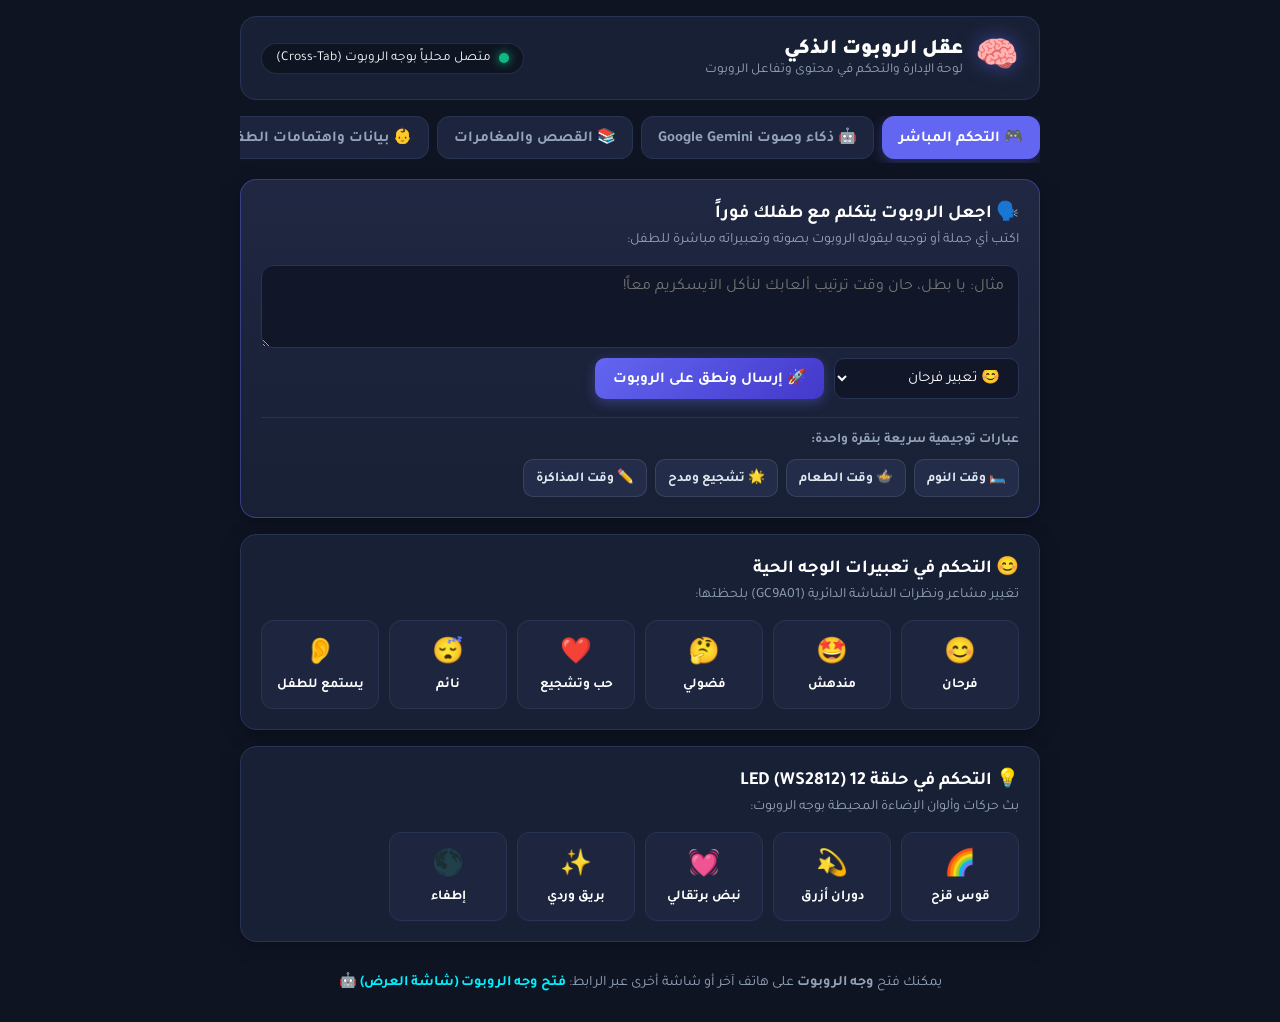
==== simulator/brain.html @ 84e3e49b "Fix rate-limiting cooldown and fallback speech handling for seamless repeated conversations" ====
<!DOCTYPE html>
<html lang="ar" dir="rtl">
<head>
    <meta charset="UTF-8">
    <meta name="viewport" content="width=device-width, initial-scale=1.0, maximum-scale=1.0, user-scalable=no">
    <title>عقل الروبوت - لوحة التحكم والمحتوى للأهل</title>
    <link rel="stylesheet" href="brain.css">
    <link rel="preconnect" href="https://fonts.googleapis.com">
    <link rel="preconnect" href="https://fonts.gstatic.com" crossorigin>
    <link href="https://fonts.googleapis.com/css2?family=Tajawal:wght@400;500;700;900&display=swap" rel="stylesheet">
</head>
<body>
    <div class="brain-app-container">
        
        <!-- Header -->
        <header class="brain-header">
            <div class="logo-area">
                <span class="brain-icon">🧠</span>
                <div>
                    <h1>عقل الروبوت الذكي</h1>
                    <p class="subtitle">لوحة الإدارة والتحكم في محتوى وتفاعل الروبوت</p>
                </div>
            </div>
            
            <div class="connection-status-pill">
                <span class="status-indicator-dot" id="brainStatusDot"></span>
                <span id="brainStatusText">متصل بالروبوت</span>
            </div>
        </header>

        <!-- Navigation Tabs -->
        <nav class="brain-tabs">
            <button class="tab-btn active" data-tab="live-control">🎮 التحكم المباشر</button>
            <button class="tab-btn" data-tab="gemini-ai">🤖 ذكاء وصوت Google Gemini</button>
            <button class="tab-btn" data-tab="stories">📚 القصص والمغامرات</button>
            <button class="tab-btn" data-tab="child-profile">👶 بيانات واهتمامات الطفل</button>
            <button class="tab-btn" data-tab="logs">📊 سجل تفاعل الطفل</button>
        </nav>

        <main class="brain-content">
            
            <!-- TAB 1: LIVE REMOTE CONTROL -->
            <section class="tab-pane active" id="tab-live-control">
                
                <!-- Instant Speech Transmission -->
                <div class="card highlight-card">
                    <h2>🗣️ اجعل الروبوت يتكلم مع طفلك فوراً</h2>
                    <p class="card-desc">اكتب أي جملة أو توجيه ليقوله الروبوت بصوته وتعبيراته مباشرة للطفل:</p>
                    
                    <div class="speech-input-box">
                        <textarea id="customSpeechText" rows="3" placeholder="مثال: يا بطل، حان وقت ترتيب ألعابك لنأكل الآيسكريم معاً!"></textarea>
                        <div class="speech-actions">
                            <select id="speechEmotionSelect">
                                <option value="happy">😊 تعبير فرحان</option>
                                <option value="wonder">🤩 تعبير مندهش</option>
                                <option value="love">❤️ تعبير حب وتشجيع</option>
                                <option value="curious">🤔 تعبير فضولي</option>
                                <option value="sleepy">😴 تعبير نعسان</option>
                            </select>
                            <button class="btn-primary" id="sendSpeechBtn">🚀 إرسال ونطق على الروبوت</button>
                        </div>
                    </div>

                    <!-- Quick Parenting Presets -->
                    <div class="quick-phrases-area">
                        <label>عبارات توجيهية سريعة بنقرة واحدة:</label>
                        <div class="quick-tags">
                            <button class="quick-phrase-btn" data-text="حان وقت النوم يا بطل! لنذهب لغرفتنا ونستعد للأحلام السعيدة 😴" data-emotion="sleepy">🛏️ وقت النوم</button>
                            <button class="quick-phrase-btn" data-text="تناول طعامك اللذيذ يا صديقي لتصبح قوياً وبطلاً خارقاً! 🥦" data-emotion="happy">🍲 وقت الطعام</button>
                            <button class="quick-phrase-btn" data-text="لقد رتبت غرفتك بامتياز! أنا فخور بك جداً وأحبك ❤️" data-emotion="love">🌟 تشجيع ومدح</button>
                            <button class="quick-phrase-btn" data-text="ما رأيك أن نراجع دروسنا وواجباتنا الآن لنصبح أذكياء جداً؟ 📚" data-emotion="curious">✏️ وقت المذاكرة</button>
                        </div>
                    </div>
                </div>

                <!-- Remote Face Emotions Grid -->
                <div class="card">
                    <h2>😊 التحكم في تعبيرات الوجه الحية</h2>
                    <p class="card-desc">تغيير مشاعر ونظرات الشاشة الدائرية (GC9A01) بلحظتها:</p>
                    <div class="remote-grid">
                        <button class="remote-btn" data-action="face" data-val="happy">
                            <span class="icon">😊</span>
                            <span class="label">فرحان</span>
                        </button>
                        <button class="remote-btn" data-action="face" data-val="wonder">
                            <span class="icon">🤩</span>
                            <span class="label">مندهش</span>
                        </button>
                        <button class="remote-btn" data-action="face" data-val="curious">
                            <span class="icon">🤔</span>
                            <span class="label">فضولي</span>
                        </button>
                        <button class="remote-btn" data-action="face" data-val="love">
                            <span class="icon">❤️</span>
                            <span class="label">حب وتشجيع</span>
                        </button>
                        <button class="remote-btn" data-action="face" data-val="sleepy">
                            <span class="icon">😴</span>
                            <span class="label">نائم</span>
                        </button>
                        <button class="remote-btn" data-action="face" data-val="listening">
                            <span class="icon">👂</span>
                            <span class="label">يستمع للطفل</span>
                        </button>
                    </div>
                </div>

                <!-- Remote 12 WS2812 LED Ring Controls -->
                <div class="card">
                    <h2>💡 التحكم في حلقة 12 LED (WS2812)</h2>
                    <p class="card-desc">بث حركات وألوان الإضاءة المحيطة بوجه الروبوت:</p>
                    <div class="remote-grid">
                        <button class="remote-btn" data-action="led" data-val="rainbow">
                            <span class="icon">🌈</span>
                            <span class="label">قوس قزح</span>
                        </button>
                        <button class="remote-btn" data-action="led" data-val="spin" data-color="#00f2fe">
                            <span class="icon">💫</span>
                            <span class="label">دوران أزرق</span>
                        </button>
                        <button class="remote-btn" data-action="led" data-val="pulse" data-color="#ff9800">
                            <span class="icon">💓</span>
                            <span class="label">نبض برتقالي</span>
                        </button>
                        <button class="remote-btn" data-action="led" data-val="sparkle" data-color="#ec4899">
                            <span class="icon">✨</span>
                            <span class="label">بريق وردي</span>
                        </button>
                        <button class="remote-btn" data-action="led" data-val="off">
                            <span class="icon">🌑</span>
                            <span class="label">إطفاء</span>
                        </button>
                    </div>
                </div>

            </section>

            <!-- TAB 2: GOOGLE GEMINI AI SETTINGS & VOICE -->
            <section class="tab-pane" id="tab-gemini-ai">
                <div class="card highlight-card">
                    <h2>🤖 إعدادات ذكاء وصوت Google Gemini (مجاني تماماً)</h2>
                    <p class="card-desc">اربط روبوتك بأحدث محرك ذكاء اصطناعي صوتي من Google ليتحدث بنفس صوت وأسلوب Gemini Live البشري والممتع:</p>

                    <!-- API Key Box -->
                    <div class="api-key-box" style="display:flex; flex-direction:column; gap:10px; margin-bottom:18px;">
                        <label for="geminiApiKeyInput" style="font-weight:700; color:#cbd5e1;">مفتاح Gemini API Key:</label>
                        <div style="display:flex; gap:10px; flex-wrap:wrap;">
                            <input type="password" id="geminiApiKeyInput" placeholder="الصق المفتاح هنا (يبدأ بـ AIzaSy...)" style="flex:1; min-width:240px;">
                            <button class="btn-primary" id="saveGeminiKeyBtn">💾 حفظ المفتاح</button>
                            <button class="btn-secondary" id="testGeminiVoiceBtn">🔊 اختبار الصوت</button>
                        </div>
                        <div style="display:flex; justify-content:space-between; align-items:center; flex-wrap:wrap; gap:8px;">
                            <span id="geminiStatusBadge" style="font-size:0.85rem; color:#94a3b8;">المحرك النشط: Google Gemini 3.8 Flash ⚡</span>
                            <a href="https://aistudio.google.com/app/apikey" target="_blank" style="color:#00f2fe; font-size:0.85rem; font-weight:700; text-decoration:none;">
                                🔑 انقر هنا للحصول على مفتاح مجاني من Google AI Studio في ثوانٍ
                            </a>
                        </div>
                    </div>

                    <!-- Voice Persona Selector -->
                    <div class="control-group" style="margin-bottom:16px;">
                        <label for="geminiVoiceSelect" style="font-weight:700; color:#cbd5e1;">اختر نبرة صوت Gemini المفضلة:</label>
                        <select id="geminiVoiceSelect" style="width:100%;">
                            <option value="Puck">🌟 Puck (صوت كرتوني مرح، حيوي، وودود جداً - الأفضل للأطفال)</option>
                            <option value="Aoede">🎵 Aoede (صوت نسائي دافئ، حنون، ونغمي مثل راوية القصص)</option>
                            <option value="Kore">🌸 Kore (صوت هادئ، لطيف ومريح)</option>
                            <option value="Fenrir">⚡ Fenrir (صوت شجاع ومتحمس للأبطال)</option>
                            <option value="Charon">🧙‍♂️ Charon (صوت حكيم وناضج)</option>
                        </select>
                    </div>

                    <!-- Live Gemini Chat Test -->
                    <div class="control-group" style="margin-bottom:16px;">
                        <label for="geminiPromptInput" style="font-weight:700; color:#cbd5e1;">اسأل Gemini وسيجيب الروبوت بصوته فوراً:</label>
                        <div style="display:flex; gap:8px;">
                            <input type="text" id="geminiPromptInput" placeholder="مثال: مرحباً روبي، كيف حالك اليوم وماذا سنلعب؟" style="flex:1;">
                            <button class="btn-primary" id="sendToGeminiBtn">🗣️ إرسال وسماع الرد</button>
                        </div>
                    </div>

                    <!-- Robot Personality Prompt -->
                    <div class="control-group">
                        <label for="geminiSystemPrompt" style="font-weight:700; color:#cbd5e1;">شخصية وتوجيهات الروبوت (System Instructions):</label>
                        <textarea id="geminiSystemPrompt" rows="3" style="width:100%; font-size:0.88rem;">أنت روبوت أطفال ذكي ومحبوب اسمك 'روبي'. تحدث باللغة العربية الفصحى السهلة والمرحة وبنبرة دافئة كأنك صديق طفولي. إجاباتك يجب أن تكون قصيرة ومشوقة (جملتان أو ثلاث كحد أقصى) ومناسبة لعمر الأطفال، مع لمسة كرتونية لطيفة وتشجيعية.</textarea>
                    </div>
                </div>
            </section>

            <!-- TAB 3: STORY & SCENARIOS -->
            <section class="tab-pane" id="tab-stories">
                <div class="card">
                    <h2>📚 تشغيل وإدارة القصص التفاعلية</h2>
                    <p class="card-desc">اختر القصة التي سيبدأ الروبوت بروايتها والتفاعل مع الطفل من خلالها:</p>

                    <div class="stories-list">
                        <div class="story-card active-story">
                            <div class="story-info">
                                <h3>🚀 رحلة رائد الفضاء الصغير</h3>
                                <p>مغامرة استكشاف كواكب وتلوينها بالتفاعل الصوتي واللمسي.</p>
                                <span class="badge">مناسبة للأعمار 4 - 9</span>
                            </div>
                            <button class="btn-primary" id="launchSpaceStory">تشغيل القصة على الروبوت ▶</button>
                        </div>

                        <div class="story-card">
                            <div class="story-info">
                                <h3>🦁 أصدقاء الغابة السحرية</h3>
                                <p>التعرف على حيوانات الغابة ومساعدة الأسد سيمبا باللمس والصوت.</p>
                                <span class="badge">مناسبة للأعمار 3 - 8</span>
                            </div>
                            <button class="btn-primary" id="launchAnimalsStory">تشغيل القصة على الروبوت ▶</button>
                        </div>
                    </div>
                </div>
            </section>

            <!-- TAB 4: CHILD PROFILE & PERSONALIZATION -->
            <section class="tab-pane" id="tab-child-profile">
                <div class="card">
                    <h2>👶 بيانات واهتمامات طفلك (تخصيص الذكاء الاصطناعي)</h2>
                    <p class="card-desc">هذه المعلومات تجعل الروبوت ينادي طفلك باسمه ويتحدث في المواضيع التي يحبها:</p>

                    <form id="childProfileForm" class="profile-form">
                        <div class="form-row">
                            <label for="childName">اسم الطفل:</label>
                            <input type="text" id="childName" placeholder="مثال: أحمد" value="بطلنا الصغير">
                        </div>

                        <div class="form-row">
                            <label for="childAge">عمر الطفل (سنوات):</label>
                            <input type="number" id="childAge" min="2" max="12" value="5">
                        </div>

                        <div class="form-row">
                            <label for="childInterests">الاهتمامات والهوايات المفضلة:</label>
                            <input type="text" id="childInterests" placeholder="مثال: الفضاء، الحيوانات، السيارات، الرسم" value="الفضاء والرسم">
                        </div>

                        <div class="form-row">
                            <label for="parentNotes">ملاحظات توجيهية خاصة للروبوت:</label>
                            <textarea id="parentNotes" rows="2" placeholder="مثال: شجعه دائماً على النوم مبكراً وشرب الماء"></textarea>
                        </div>

                        <button type="submit" class="btn-primary">💾 حفظ بيانات الطفل في عقل الروبوت</button>
                    </form>
                </div>
            </section>

            <!-- TAB 5: ACTIVITY LOGS & TELEMETRY -->
            <section class="tab-pane" id="tab-logs">
                <div class="card">
                    <div class="logs-header">
                        <h2>📊 سجل التفاعل المباشر للطفل مع الروبوت</h2>
                        <button class="btn-secondary" id="clearLogsBtn">مسح السجل</button>
                    </div>
                    <div class="log-stream" id="logStream">
                        <div class="log-item info">
                            <span class="log-time">الآن</span>
                            <span class="log-msg">عقل الروبوت جاهز وينتظر تفاعل الطفل...</span>
                        </div>
                    </div>
                </div>
            </section>

        </main>

        <!-- Footer / Link to Robot Face -->
        <footer class="brain-footer">
            <p>يمكنك فتح <strong>وجه الروبوت</strong> على هاتف آخر أو شاشة أخرى عبر الرابط: 
               <a href="index.html" target="_blank">فتح وجه الروبوت (شاشة العرض) 🤖</a>
            </p>
        </footer>

    </div>

    <!-- Cache Buster to ensure browser loads latest code immediately -->
    <script src="brain.js?v=3.8.4"></script>
</body>
</html>
---- simulator/brain.css ----
:root {
    --bg-dark: #0f1423;
    --card-bg: #182035;
    --card-border: #283454;
    --primary-color: #6366f1;
    --primary-hover: #4f46e5;
    --accent-cyan: #00f2fe;
    --accent-pink: #ec4899;
    --accent-green: #10b981;
    --text-main: #f8fafc;
    --text-muted: #94a3b8;
}

* {
    box-sizing: border-box;
    margin: 0;
    padding: 0;
}

body {
    background-color: var(--bg-dark);
    color: var(--text-main);
    font-family: 'Tajawal', sans-serif;
    min-height: 100vh;
    padding: 16px;
    display: flex;
    justify-content: center;
}

.brain-app-container {
    width: 100%;
    max-width: 800px;
    display: flex;
    flex-direction: column;
    gap: 16px;
}

/* Header */
.brain-header {
    background: var(--card-bg);
    border: 1px solid var(--card-border);
    border-radius: 16px;
    padding: 16px 20px;
    display: flex;
    justify-content: space-between;
    align-items: center;
    flex-wrap: wrap;
    gap: 12px;
}

.logo-area {
    display: flex;
    align-items: center;
    gap: 12px;
}

.brain-icon {
    font-size: 2.2rem;
    filter: drop-shadow(0 0 10px rgba(99, 102, 241, 0.5));
}

.brain-header h1 {
    font-size: 1.3rem;
    font-weight: 900;
    color: #ffffff;
}

.subtitle {
    font-size: 0.85rem;
    color: var(--text-muted);
}

.connection-status-pill {
    display: flex;
    align-items: center;
    gap: 8px;
    background: rgba(0, 0, 0, 0.35);
    border: 1px solid rgba(255, 255, 255, 0.1);
    padding: 6px 14px;
    border-radius: 20px;
    font-size: 0.85rem;
}

.status-indicator-dot {
    width: 10px;
    height: 10px;
    border-radius: 50%;
    background: var(--accent-green);
    box-shadow: 0 0 10px var(--accent-green);
}

/* Tabs */
.brain-tabs {
    display: flex;
    gap: 8px;
    overflow-x: auto;
    padding-bottom: 4px;
}

.tab-btn {
    background: #1c253d;
    color: var(--text-muted);
    border: 1px solid var(--card-border);
    padding: 10px 16px;
    border-radius: 12px;
    font-family: inherit;
    font-size: 0.95rem;
    font-weight: 700;
    cursor: pointer;
    white-space: nowrap;
    transition: all 0.2s;
}

.tab-btn.active, .tab-btn:hover {
    background: var(--primary-color);
    color: #ffffff;
    border-color: var(--primary-color);
    box-shadow: 0 4px 14px rgba(99, 102, 241, 0.35);
}

/* Tab Content & Panes */
.tab-pane {
    display: none;
    flex-direction: column;
    gap: 16px;
}

.tab-pane.active {
    display: flex;
}

/* Cards */
.card {
    background: var(--card-bg);
    border: 1px solid var(--card-border);
    border-radius: 16px;
    padding: 20px;
    box-shadow: 0 4px 20px rgba(0, 0, 0, 0.25);
}

.highlight-card {
    border-color: rgba(99, 102, 241, 0.4);
    background: linear-gradient(180deg, #1f2742 0%, #182035 100%);
}

.card h2 {
    font-size: 1.15rem;
    color: #ffffff;
    margin-bottom: 6px;
}

.card-desc {
    font-size: 0.88rem;
    color: var(--text-muted);
    margin-bottom: 16px;
}

/* Speech Box */
.speech-input-box {
    display: flex;
    flex-direction: column;
    gap: 10px;
}

textarea {
    background: #111728;
    color: #ffffff;
    border: 1px solid var(--card-border);
    border-radius: 12px;
    padding: 12px 14px;
    font-family: inherit;
    font-size: 1rem;
    resize: vertical;
    outline: none;
}

textarea:focus {
    border-color: var(--accent-cyan);
    box-shadow: 0 0 10px rgba(0, 242, 254, 0.2);
}

.speech-actions {
    display: flex;
    gap: 10px;
    flex-wrap: wrap;
}

select {
    background: #111728;
    color: #ffffff;
    border: 1px solid var(--card-border);
    border-radius: 10px;
    padding: 10px 14px;
    font-family: inherit;
    font-size: 0.95rem;
    outline: none;
}

.btn-primary {
    background: linear-gradient(135deg, var(--primary-color) 0%, #4338ca 100%);
    color: #ffffff;
    border: none;
    border-radius: 10px;
    padding: 10px 18px;
    font-family: inherit;
    font-size: 0.95rem;
    font-weight: 700;
    cursor: pointer;
    box-shadow: 0 4px 12px rgba(99, 102, 241, 0.35);
    transition: transform 0.15s;
}

.btn-primary:active {
    transform: scale(0.97);
}

.quick-phrases-area {
    margin-top: 18px;
    border-top: 1px solid rgba(255, 255, 255, 0.08);
    padding-top: 14px;
}

.quick-phrases-area label {
    font-size: 0.85rem;
    color: var(--text-muted);
    font-weight: 700;
    display: block;
    margin-bottom: 10px;
}

.quick-tags {
    display: flex;
    gap: 8px;
    flex-wrap: wrap;
}

.quick-phrase-btn {
    background: #232c49;
    color: #e2e8f0;
    border: 1px solid rgba(255, 255, 255, 0.1);
    padding: 8px 12px;
    border-radius: 10px;
    font-family: inherit;
    font-size: 0.85rem;
    font-weight: 700;
    cursor: pointer;
    transition: all 0.15s;
}

.quick-phrase-btn:active, .quick-phrase-btn:hover {
    background: var(--accent-cyan);
    color: #06152b;
    border-color: var(--accent-cyan);
}

/* Grids */
.remote-grid {
    display: grid;
    grid-template-columns: repeat(auto-fill, minmax(110px, 1fr));
    gap: 10px;
}

.remote-btn {
    background: #1d253f;
    border: 1px solid var(--card-border);
    border-radius: 12px;
    padding: 14px 8px;
    display: flex;
    flex-direction: column;
    align-items: center;
    gap: 6px;
    cursor: pointer;
    color: #ffffff;
    font-family: inherit;
    transition: all 0.15s;
}

.remote-btn:active, .remote-btn.active {
    background: var(--primary-color);
    border-color: var(--primary-color);
    transform: scale(0.96);
}

.remote-btn .icon {
    font-size: 1.6rem;
}

.remote-btn .label {
    font-size: 0.85rem;
    font-weight: 700;
}

/* Stories List */
.stories-list {
    display: flex;
    flex-direction: column;
    gap: 12px;
}

.story-card {
    background: #141a2e;
    border: 1px solid var(--card-border);
    border-radius: 12px;
    padding: 16px;
    display: flex;
    justify-content: space-between;
    align-items: center;
    gap: 12px;
    flex-wrap: wrap;
}

.story-card.active-story {
    border-color: var(--accent-cyan);
}

.story-info h3 {
    font-size: 1.05rem;
    margin-bottom: 4px;
}

.story-info p {
    font-size: 0.85rem;
    color: var(--text-muted);
    margin-bottom: 8px;
}

.badge {
    background: rgba(0, 242, 254, 0.15);
    color: var(--accent-cyan);
    padding: 4px 10px;
    border-radius: 8px;
    font-size: 0.75rem;
    font-weight: 700;
}

/* Child Profile Form */
.profile-form {
    display: flex;
    flex-direction: column;
    gap: 14px;
}

.form-row {
    display: flex;
    flex-direction: column;
    gap: 6px;
}

.form-row label {
    font-size: 0.9rem;
    font-weight: 700;
    color: #cbd5e1;
}

input[type="text"], input[type="number"] {
    background: #111728;
    color: #ffffff;
    border: 1px solid var(--card-border);
    border-radius: 10px;
    padding: 10px 14px;
    font-family: inherit;
    font-size: 0.95rem;
    outline: none;
}

/* Log Stream */
.logs-header {
    display: flex;
    justify-content: space-between;
    align-items: center;
    margin-bottom: 12px;
}

.btn-secondary {
    background: #252e4a;
    color: #cbd5e1;
    border: 1px solid var(--card-border);
    padding: 6px 12px;
    border-radius: 8px;
    font-family: inherit;
    font-size: 0.8rem;
    cursor: pointer;
}

.log-stream {
    background: #0d1220;
    border: 1px solid var(--card-border);
    border-radius: 10px;
    padding: 12px;
    max-height: 250px;
    overflow-y: auto;
    display: flex;
    flex-direction: column;
    gap: 8px;
}

.log-item {
    font-size: 0.85rem;
    display: flex;
    gap: 10px;
    align-items: center;
    border-bottom: 1px solid rgba(255, 255, 255, 0.05);
    padding-bottom: 6px;
}

.log-time {
    color: var(--text-muted);
    font-size: 0.75rem;
    white-space: nowrap;
}

/* Footer */
.brain-footer {
    text-align: center;
    padding: 14px;
    font-size: 0.9rem;
    color: var(--text-muted);
}

.brain-footer a {
    color: var(--accent-cyan);
    font-weight: 700;
    text-decoration: none;
}
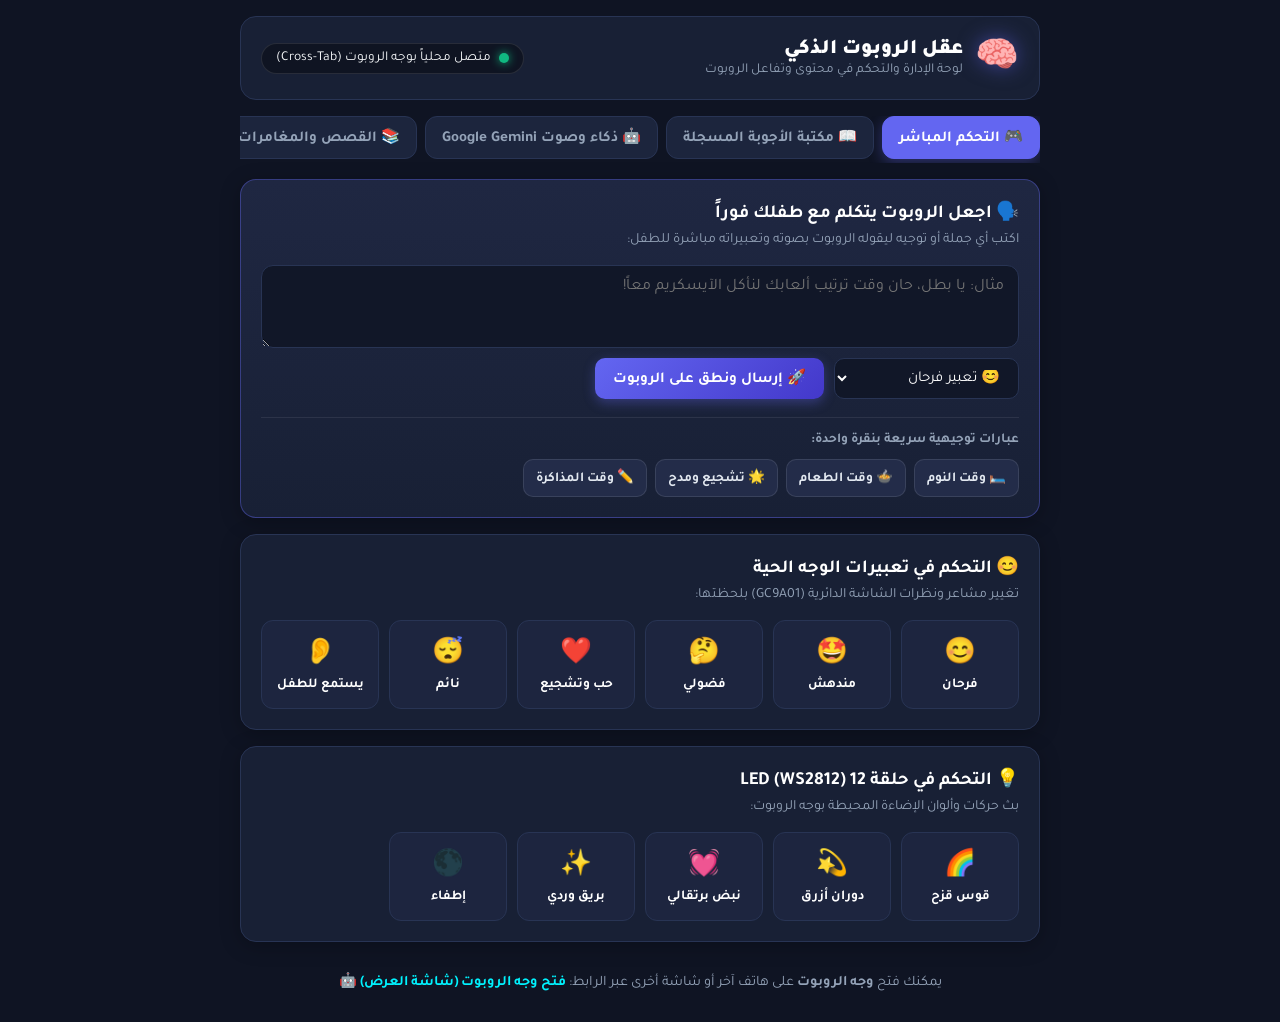
==== commit dd1e85ad: "feat: Add custom 10-entry Q&A library with recorded cartoon voice, 0ms instant matching, and Brain U" ====
--- a/simulator/brain.html
+++ b/simulator/brain.html
@@ -31,6 +31,7 @@
         <!-- Navigation Tabs -->
         <nav class="brain-tabs">
             <button class="tab-btn active" data-tab="live-control">🎮 التحكم المباشر</button>
+            <button class="tab-btn" data-tab="qa-library">📖 مكتبة الأجوبة المسجلة</button>
             <button class="tab-btn" data-tab="gemini-ai">🤖 ذكاء وصوت Google Gemini</button>
             <button class="tab-btn" data-tab="stories">📚 القصص والمغامرات</button>
             <button class="tab-btn" data-tab="child-profile">👶 بيانات واهتمامات الطفل</button>
@@ -135,6 +136,35 @@
 
             </section>
 
+            <!-- TAB: CUSTOM QA LIBRARY -->
+            <section class="tab-pane" id="tab-qa-library">
+                <div class="card">
+                    <div style="display:flex; justify-content:space-between; align-items:center; flex-wrap:wrap; gap:12px; margin-bottom:12px;">
+                        <div>
+                            <h2>📖 مكتبة الردود والأجوبة المعتمدة (أصوات حقيقية مسجلة 🎙️)</h2>
+                            <p class="card-desc">ردود جاهزة مسجلة بصوت كرتوني ممتع تجيب على الطفل في أجزاء من الثانية (0 ثانية تأخير) مع تحريك تعبيرات العيون وتناسق ألوان الإضاءة.</p>
+                        </div>
+                        <button class="btn-primary" id="refreshQABtn" style="font-size:0.85rem; padding:8px 16px;">🔄 تحديث المكتبة</button>
+                    </div>
+
+                    <!-- Entries Grid Container -->
+                    <div id="qaCardsContainer" class="qa-grid" style="display:flex; flex-direction:column; gap:14px; margin-top:16px;">
+                        <!-- Injected via JavaScript from qa_library.json -->
+                    </div>
+
+                    <!-- Live Intent/Trigger Tester -->
+                    <div style="margin-top:24px; padding:18px; background:rgba(0,0,0,0.3); border-radius:12px; border:1px dashed rgba(255,255,255,0.18);">
+                        <h3 style="font-size:1.05rem; color:#38bdf8; margin-bottom:6px;">🧪 تجربة واختبار فهم الروبوت لكلام الطفل:</h3>
+                        <p style="font-size:0.85rem; color:#94a3b8; margin-bottom:12px;">اكتب عبارة قد يقولها الطفل بصوته، وشاهد كيف يختار الروبوت الرد المسجل فوراً وينطقه مباشرة:</p>
+                        <div style="display:flex; gap:8px;">
+                            <input type="text" id="testQATriggerInput" placeholder="مثال: صباح الخير يا روبي أو أحبك كثيراً" style="flex:1;">
+                            <button class="btn-primary" id="testQAMatchBtn">🔍 فحص وتشغيل الرد فوراً</button>
+                        </div>
+                        <div id="testQAResult" style="margin-top:12px; font-size:0.9rem; min-height:24px;"></div>
+                    </div>
+                </div>
+            </section>
+
             <!-- TAB 2: GOOGLE GEMINI AI SETTINGS & VOICE -->
             <section class="tab-pane" id="tab-gemini-ai">
                 <div class="card highlight-card">
@@ -274,6 +304,6 @@
     </div>
 
     <!-- Cache Buster to ensure browser loads latest code immediately -->
-    <script src="brain.js?v=3.8.4"></script>
+    <script src="brain.js?v=4.1.0"></script>
 </body>
 </html>
--- a/simulator/brain.css
+++ b/simulator/brain.css
@@ -422,3 +422,116 @@
     font-weight: 700;
     text-decoration: none;
 }
+
+/* QA Library Cards */
+.qa-card {
+    background: #141a2e;
+    border: 1px solid var(--card-border);
+    border-radius: 14px;
+    padding: 16px;
+    display: flex;
+    flex-direction: column;
+    gap: 12px;
+    transition: all 0.2s ease;
+}
+
+.qa-card:hover {
+    border-color: rgba(99, 102, 241, 0.4);
+    box-shadow: 0 4px 20px rgba(0, 0, 0, 0.25);
+}
+
+.qa-header {
+    display: flex;
+    justify-content: space-between;
+    align-items: center;
+    flex-wrap: wrap;
+    gap: 8px;
+}
+
+.qa-title {
+    font-size: 1.05rem;
+    font-weight: 700;
+    color: #ffffff;
+    display: flex;
+    align-items: center;
+    gap: 8px;
+}
+
+.qa-badges {
+    display: flex;
+    gap: 6px;
+    align-items: center;
+}
+
+.qa-badge {
+    padding: 4px 8px;
+    border-radius: 6px;
+    font-size: 0.75rem;
+    font-weight: 700;
+}
+
+.qa-badge-emotion {
+    background: rgba(236, 72, 153, 0.15);
+    color: #f472b6;
+    border: 1px solid rgba(236, 72, 153, 0.3);
+}
+
+.qa-badge-voice {
+    background: rgba(16, 185, 129, 0.15);
+    color: #34d399;
+    border: 1px solid rgba(16, 185, 129, 0.3);
+}
+
+.qa-text-bubble {
+    background: rgba(0, 0, 0, 0.35);
+    border-radius: 10px;
+    padding: 12px 14px;
+    border-right: 3px solid var(--accent-cyan);
+    font-size: 0.95rem;
+    line-height: 1.5;
+    color: #e2e8f0;
+}
+
+.qa-triggers-label {
+    font-size: 0.8rem;
+    color: var(--text-muted);
+    margin-bottom: 4px;
+}
+
+.qa-triggers-list {
+    display: flex;
+    flex-wrap: wrap;
+    gap: 6px;
+}
+
+.qa-trigger-pill {
+    background: rgba(255, 255, 255, 0.06);
+    border: 1px solid rgba(255, 255, 255, 0.12);
+    border-radius: 12px;
+    padding: 2px 10px;
+    font-size: 0.78rem;
+    color: #cbd5e1;
+}
+
+.qa-actions {
+    display: flex;
+    justify-content: space-between;
+    align-items: center;
+    flex-wrap: wrap;
+    gap: 10px;
+    margin-top: 4px;
+    padding-top: 10px;
+    border-top: 1px solid rgba(255, 255, 255, 0.06);
+}
+
+.qa-audio-player {
+    display: flex;
+    align-items: center;
+    gap: 8px;
+}
+
+.qa-audio-player audio {
+    height: 32px;
+    max-width: 220px;
+}
+
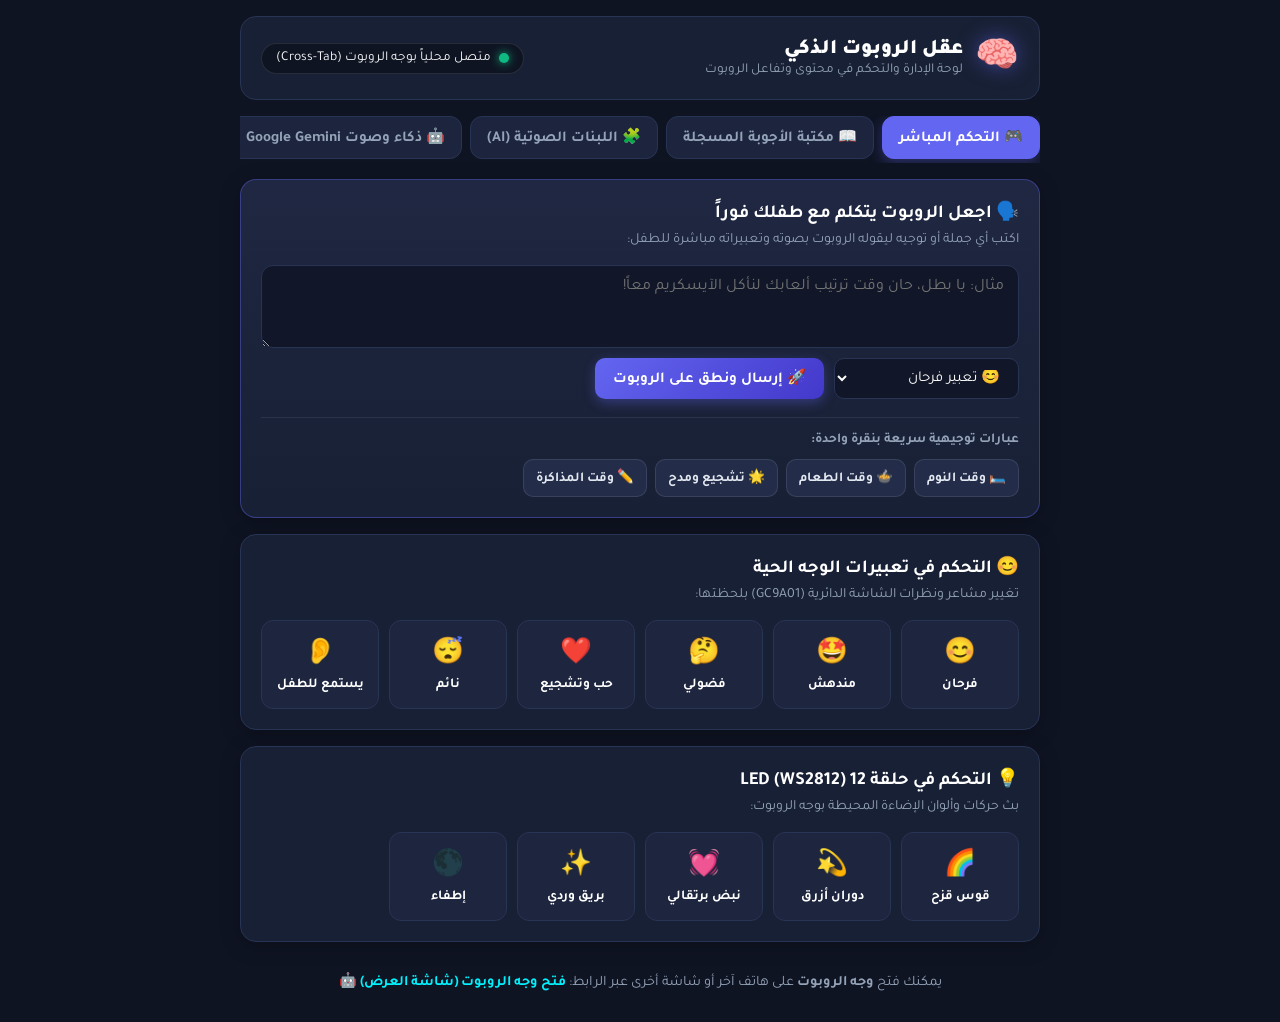
==== commit dc886820: "feat: Add Modular Voice Blocks (40 items), AI Speech Composer, and dialect selector" ====
--- a/simulator/brain.html
+++ b/simulator/brain.html
@@ -32,6 +32,7 @@
         <nav class="brain-tabs">
             <button class="tab-btn active" data-tab="live-control">🎮 التحكم المباشر</button>
             <button class="tab-btn" data-tab="qa-library">📖 مكتبة الأجوبة المسجلة</button>
+            <button class="tab-btn" data-tab="voice-blocks">🧩 اللبنات الصوتية (AI)</button>
             <button class="tab-btn" data-tab="gemini-ai">🤖 ذكاء وصوت Google Gemini</button>
             <button class="tab-btn" data-tab="stories">📚 القصص والمغامرات</button>
             <button class="tab-btn" data-tab="child-profile">👶 بيانات واهتمامات الطفل</button>
@@ -165,6 +166,46 @@
                 </div>
             </section>
 
+            <!-- TAB: MODULAR VOICE BLOCKS & AI COMPOSER -->
+            <section class="tab-pane" id="tab-voice-blocks">
+                <div class="card highlight-card">
+                    <div style="display:flex; justify-content:space-between; align-items:center; flex-wrap:wrap; gap:10px; margin-bottom:10px;">
+                        <div>
+                            <h2>🧩 اللبنات الصوتية التركيبية (AI Speech Composer)</h2>
+                            <p class="card-desc">40 عبارة قصيرة بأحاسيس مختلفة يربطها Gemini ذكياً بالدارجة التونسية لتكوين آلاف الردود دون تراكم الملفات.</p>
+                        </div>
+                        <span id="blocksProgressBadge" class="qa-badge qa-badge-voice">جاري التحميل...</span>
+                    </div>
+
+                    <!-- Live AI Composer Tester -->
+                    <div style="padding:16px; background:rgba(0,0,0,0.32); border-radius:12px; border:1px dashed rgba(0,242,254,0.3); margin-bottom:18px;">
+                        <h3 style="font-size:1rem; color:#00f2fe; margin-bottom:6px;">🧠 اختبر تركيب الذكاء الاصطناعي لكلام الطفل (بالتونسي أو الفصحى):</h3>
+                        <p style="font-size:0.82rem; color:#94a3b8; margin-bottom:10px;">اكتب جملة عفوية يقولها الطفل (مثلاً: "روبي اليوم رسمت طيارة كبيرة" أو "أنا خايف نرقد وحدي") وشاهد كيف يركبها Gemini من اللبنات ويشغلها على الروبوت:</p>
+                        <div style="display:flex; gap:8px; flex-wrap:wrap;">
+                            <input type="text" id="composerTestInput" placeholder="مثال: روبي اليوم مشيت للروضة ورسمت صاروخ أحمر!" style="flex:1; min-width:220px;">
+                            <button class="btn-primary" id="composerTestBtn">✨ ركّب وشغّل الرد بالذكاء الاصطناعي</button>
+                        </div>
+                        <div id="composerTestResult" style="margin-top:12px; font-size:0.88rem;"></div>
+                    </div>
+
+                    <!-- Category Filters -->
+                    <div id="blockFilterBar" class="quick-tags" style="margin-bottom:14px;">
+                        <button class="quick-phrase-btn active-filter" data-role="all">الكل (40)</button>
+                        <button class="quick-phrase-btn" data-role="opener">✨ افتتاحيات (8)</button>
+                        <button class="quick-phrase-btn" data-role="praise">🏆 مدح وتشجيع (7)</button>
+                        <button class="quick-phrase-btn" data-role="feelings">❤️ مشاعر ومواساة (6)</button>
+                        <button class="quick-phrase-btn" data-role="routine">🍎 روتين يومي (7)</button>
+                        <button class="quick-phrase-btn" data-role="play">🚀 لعب وخيال (6)</button>
+                        <button class="quick-phrase-btn" data-role="closer">❓ خواتيم وجسور (6)</button>
+                    </div>
+
+                    <!-- Blocks Grid -->
+                    <div id="voiceBlocksContainer" class="blocks-grid">
+                        <!-- Dynamically populated from voice_blocks.json -->
+                    </div>
+                </div>
+            </section>
+
             <!-- TAB 2: GOOGLE GEMINI AI SETTINGS & VOICE -->
             <section class="tab-pane" id="tab-gemini-ai">
                 <div class="card highlight-card">
@@ -185,6 +226,17 @@
                                 🔑 انقر هنا للحصول على مفتاح مجاني من Google AI Studio في ثوانٍ
                             </a>
                         </div>
+                    </div>
+
+                    <!-- Speech Recognition Dialect Selector -->
+                    <div class="control-group" style="margin-bottom:16px;">
+                        <label for="speechLangSelect" style="font-weight:700; color:#cbd5e1;">لهجة الاستماع وفهم صوت الطفل (الميكروفون):</label>
+                        <select id="speechLangSelect" style="width:100%;">
+                            <option value="ar-TN">🇹🇳 اللهجة التونسية (ar-TN) - الافتراضي</option>
+                            <option value="ar-SA">🇸🇦 العربية الفصحى / السعودية (ar-SA)</option>
+                            <option value="ar-DZ">🇩🇿 اللهجة الجزائرية (ar-DZ)</option>
+                            <option value="ar-EG">🇪🇬 اللهجة المصرية (ar-EG)</option>
+                        </select>
                     </div>
 
                     <!-- Voice Persona Selector -->
@@ -304,6 +356,7 @@
     </div>
 
     <!-- Cache Buster to ensure browser loads latest code immediately -->
-    <script src="brain.js?v=4.1.0"></script>
+    <script src="qa_engine.js?v=4.3.0"></script>
+    <script src="brain.js?v=4.3.0"></script>
 </body>
 </html>
--- a/simulator/brain.css
+++ b/simulator/brain.css
@@ -535,3 +535,85 @@
     max-width: 220px;
 }
 
+/* Modular Voice Blocks UI */
+.quick-phrase-btn.active-filter {
+    background: var(--accent-cyan);
+    color: #06152b;
+    border-color: var(--accent-cyan);
+}
+
+.blocks-grid {
+    display: grid;
+    grid-template-columns: repeat(auto-fill, minmax(290px, 1fr));
+    gap: 12px;
+}
+
+.block-card {
+    background: #141a2e;
+    border: 1px solid var(--card-border);
+    border-radius: 12px;
+    padding: 12px 14px;
+    display: flex;
+    flex-direction: column;
+    gap: 8px;
+    transition: border-color 0.2s;
+}
+
+.block-card:hover {
+    border-color: rgba(0, 242, 254, 0.45);
+}
+
+.block-top {
+    display: flex;
+    justify-content: space-between;
+    align-items: center;
+    gap: 6px;
+    flex-wrap: wrap;
+}
+
+.block-id {
+    font-family: monospace;
+    font-size: 0.75rem;
+    color: var(--accent-cyan);
+    background: rgba(0, 242, 254, 0.1);
+    padding: 2px 7px;
+    border-radius: 6px;
+}
+
+.block-template {
+    font-size: 0.92rem;
+    line-height: 1.5;
+    color: #f1f5f9;
+    background: rgba(0, 0, 0, 0.28);
+    padding: 8px 10px;
+    border-radius: 8px;
+    border-right: 3px solid var(--primary-color);
+}
+
+.block-footer {
+    display: flex;
+    justify-content: space-between;
+    align-items: center;
+    gap: 8px;
+    margin-top: 2px;
+}
+
+.composer-sequence-chips {
+    display: flex;
+    flex-wrap: wrap;
+    gap: 6px;
+    margin-top: 8px;
+    align-items: center;
+}
+
+.composer-chip {
+    background: rgba(99, 102, 241, 0.2);
+    border: 1px solid rgba(99, 102, 241, 0.45);
+    color: #e0e7ff;
+    padding: 4px 10px;
+    border-radius: 10px;
+    font-size: 0.8rem;
+    font-weight: 700;
+}
+
+
